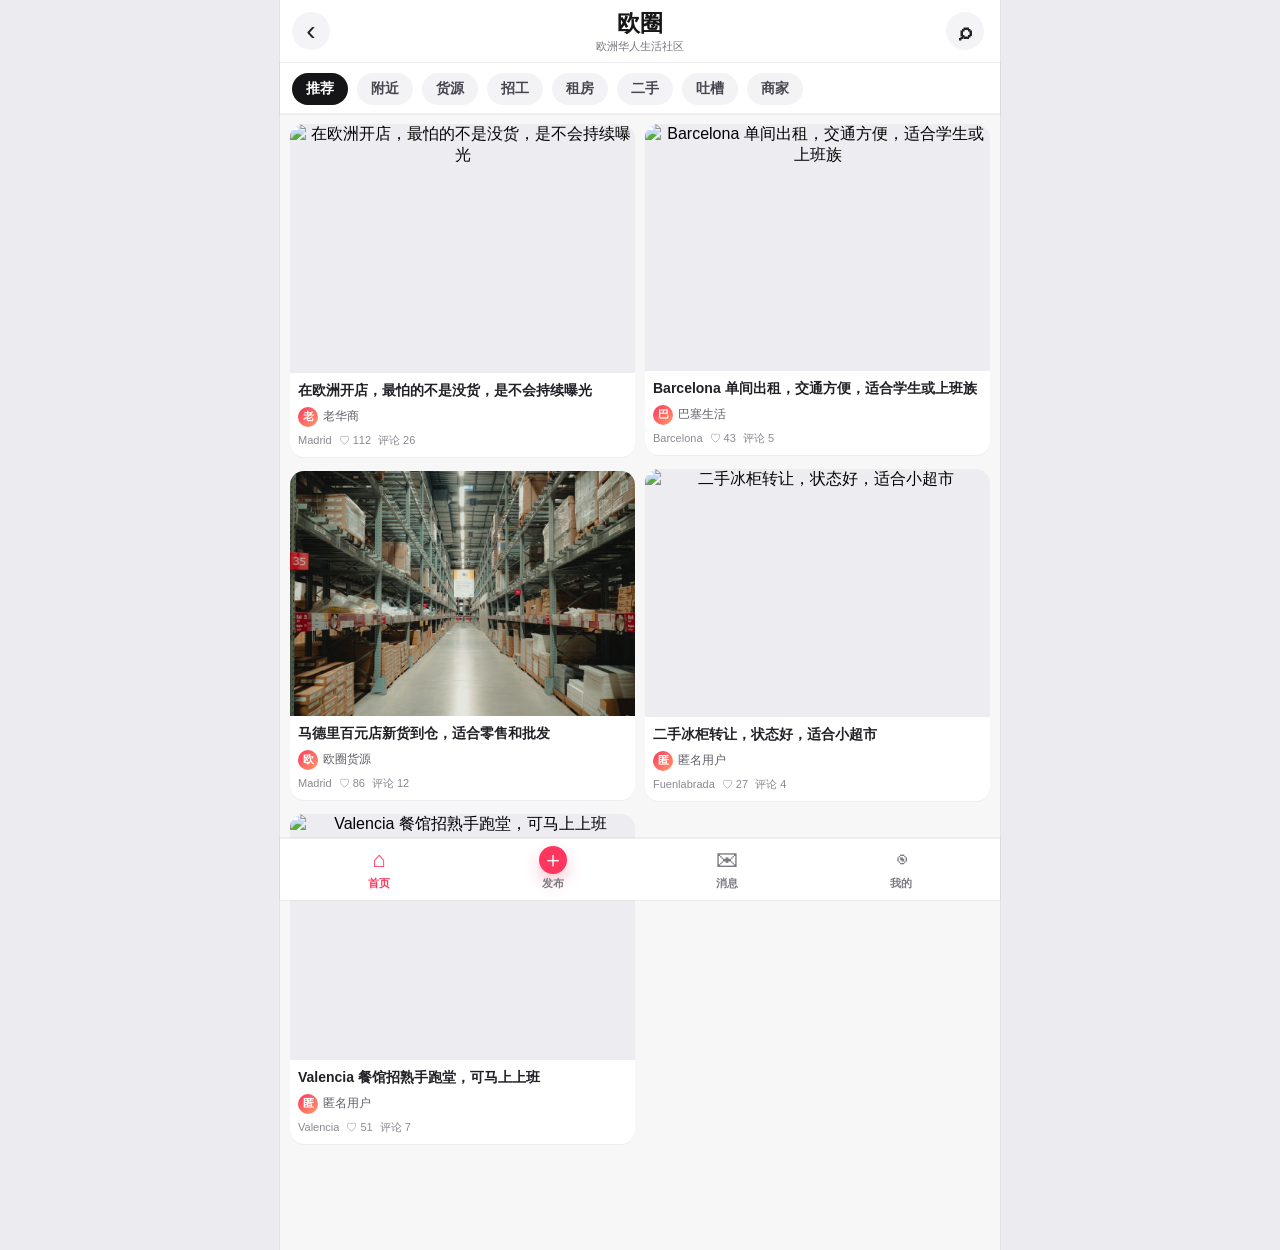
==== feed/index.html @ bdd1ce77 "Add real supply covers to Ouquan feed" ====
<!DOCTYPE html>
<html lang="zh-CN">
<head>
<meta charset="UTF-8">
<meta name="viewport" content="width=device-width, initial-scale=1.0, viewport-fit=cover">
<title>欧圈 - 欧洲华人社区信息流</title>
<meta name="description" content="欧圈，面向欧洲华人的移动端生活信息流。发布货源、招工、租房、二手、吐槽和商家动态。">
<meta name="theme-color" content="#ffffff">
<link rel="manifest" href="/manifest.webmanifest">
<link rel="icon" href="/assets/icons/icon-192.png?v=20260521" sizes="192x192">
<link rel="stylesheet" href="/feed/feed.css?v=20260606-supply">
</head>
<body>
<div class="app-shell">
  <header class="oq-header">
    <a class="oq-back" href="/" aria-label="返回首页">‹</a>
    <div class="oq-brand">
      <strong>欧圈</strong>
      <span>欧洲华人生活社区</span>
    </div>
    <button class="oq-search" type="button" id="searchToggle" aria-label="搜索">⌕</button>
  </header>

  <div class="oq-search-bar" id="searchBar" hidden>
    <input id="feedSearchInput" type="search" placeholder="搜索标题、城市、分类、WhatsApp">
  </div>

  <nav class="channel-tabs" id="channelTabs" aria-label="频道">
    <button class="active" type="button" data-channel="推荐">推荐</button>
    <button type="button" data-channel="附近">附近</button>
    <button type="button" data-channel="货源">货源</button>
    <button type="button" data-channel="招工">招工</button>
    <button type="button" data-channel="租房">租房</button>
    <button type="button" data-channel="二手">二手</button>
    <button type="button" data-channel="吐槽">吐槽</button>
    <button type="button" data-channel="商家">商家</button>
  </nav>

  <main class="feed-main" id="homeView">
    <section class="masonry-grid" id="feedGrid" aria-live="polite"></section>
  </main>
</div>

<nav class="bottom-nav" aria-label="底部导航">
  <button class="active" type="button" data-nav="home"><span>⌂</span><b>首页</b></button>
  <button type="button" data-nav="publish"><span>＋</span><b>发布</b></button>
  <button type="button" data-nav="messages"><span>✉</span><b>消息</b></button>
  <button type="button" data-nav="me"><span>◉</span><b>我的</b></button>
</nav>

<section class="detail-view" id="detailView" aria-hidden="true">
  <div class="detail-panel">
    <div class="detail-top">
      <button type="button" id="detailClose" aria-label="返回">‹</button>
      <strong>欧圈详情</strong>
      <button type="button" id="detailShareTop" aria-label="分享">↗</button>
    </div>
    <div class="detail-media" id="detailMedia"></div>
    <article class="detail-content">
      <div class="detail-author-row">
        <div class="avatar" id="detailAvatar">欧</div>
        <div>
          <strong id="detailAuthor">匿名用户</strong>
          <span id="detailMeta">西班牙</span>
        </div>
        <button class="follow-btn" type="button" id="detailFollow">关注</button>
      </div>
      <h1 id="detailTitle"></h1>
      <p id="detailText"></p>
      <div class="detail-tags" id="detailTags"></div>
      <div class="detail-actions">
        <button type="button" id="detailLike">♡ <span>0</span></button>
        <button type="button" id="detailSave">☆ <span>收藏</span></button>
        <button type="button" id="detailComment">评论</button>
        <button type="button" id="detailShare">分享</button>
      </div>
      <a class="detail-whatsapp" id="detailWhatsapp" href="#" target="_blank" rel="noopener">WhatsApp 联系</a>
      <section class="comment-box">
        <h2>评论</h2>
        <div class="comments-list" id="detailComments"></div>
        <div class="comment-input-row">
          <input id="commentInput" type="text" placeholder="说点什么，帮助更多华人了解情况">
          <button id="sendComment" type="button">发送</button>
        </div>
      </section>
    </article>
  </div>
</section>

<section class="compose-sheet" id="composeSheet" aria-hidden="true">
  <div class="sheet-panel">
    <div class="sheet-head">
      <button type="button" id="composeClose" aria-label="关闭">取消</button>
      <strong>发布到欧圈</strong>
      <button type="submit" form="feedPostForm" id="feedSubmitBtn">发布</button>
    </div>
    <div class="draft-notice" id="feedDraftNotice" hidden>
      <div>
        <b>有未发布草稿</b>
        <span id="feedDraftTime">稍后可继续编辑</span>
      </div>
      <button type="button" id="restoreDraftBtn">恢复</button>
      <button type="button" id="deleteDraftBtn">删除</button>
    </div>
    <form id="feedPostForm" class="compose-form">
      <label class="upload-box">
        <input id="feedMediaInput" type="file" accept="image/jpeg,image/png,image/webp,image/gif,video/mp4,video/webm,video/quicktime" multiple>
        <span>＋</span>
        <b>上传图片/视频</b>
        <small>图片最多9张，视频最多1个且30秒内</small>
      </label>
      <div class="quick-media-actions">
        <label class="quick-media-button camera">
          <input id="feedCameraInput" type="file" accept="image/*" capture="environment" data-append-images="true">
          <span>📷</span>
          拍照上传
        </label>
        <label class="quick-media-button" for="feedMediaInput">
          <span>🖼</span>
          从相册选择
        </label>
      </div>
      <div class="media-preview" id="mediaPreview"></div>

      <label>
        标题
        <input id="feedTitle" type="text" maxlength="60" placeholder="写一个吸引人的标题">
      </label>
      <label>
        正文
        <textarea id="feedDescription" rows="6" maxlength="900" placeholder="分享货源、招工、租房、二手、吐槽或商家动态..."></textarea>
      </label>
      <div class="form-grid">
        <label>
          分类
          <select id="feedCategory">
            <option>货源</option>
            <option>招工</option>
            <option>租房</option>
            <option>二手</option>
            <option>吐槽</option>
            <option>商家</option>
            <option>生活</option>
          </select>
        </label>
        <label>
          城市
          <select id="feedCity">
            <option>Madrid</option>
            <option>Barcelona</option>
            <option>Valencia</option>
            <option>Alicante</option>
            <option>Sevilla</option>
            <option>Zaragoza</option>
            <option>Malaga</option>
            <option>Bilbao</option>
            <option>Badalona</option>
            <option>Fuenlabrada</option>
            <option>其他</option>
          </select>
        </label>
      </div>
      <label>
        WhatsApp / 电话
        <input id="feedWhatsapp" type="tel" placeholder="+34 6XX XXX XXX">
      </label>
      <label>
        标签
        <input id="feedTags" type="text" placeholder="#马德里 #百元店 #急招">
      </label>
      <label class="check-row">
        <input id="feedAnonymous" type="checkbox">
        <span>匿名发布，前台显示“匿名用户”</span>
      </label>
      <div class="draft-actions">
        <button type="button" id="saveDraftBtn">保存草稿</button>
        <small>稍后打开发布页可继续编辑。图片/视频需要重新选择。</small>
      </div>
      <p class="publish-note">请勿发布违法、诈骗、仇恨、人身攻击、假货侵权等内容。违规内容会被删除。</p>
    </form>
  </div>
</section>

<section class="simple-sheet" id="messageSheet" aria-hidden="true">
  <div class="sheet-panel compact">
    <div class="sheet-head">
      <button type="button" data-close-simple="messageSheet">关闭</button>
      <strong>消息</strong>
      <span></span>
    </div>
    <div class="empty-card">
      <h2>暂无新消息</h2>
      <p>以后点赞、评论、关注和客服通知会出现在这里。</p>
    </div>
  </div>
</section>

<section class="simple-sheet" id="meSheet" aria-hidden="true">
  <div class="sheet-panel compact">
    <div class="sheet-head">
      <button type="button" data-close-simple="meSheet">关闭</button>
      <strong>我的</strong>
      <span></span>
    </div>
    <div class="profile-card">
      <div class="avatar big">欧</div>
      <h2 id="meName">欧圈用户</h2>
      <p id="meHint">登录主站账号后，可以同步发布、评论和互动记录。</p>
      <div class="auth-card" id="feedAuthCard">
        <div class="auth-tabs">
          <button type="button" class="active" data-auth-mode="login">登录</button>
          <button type="button" data-auth-mode="register">注册</button>
        </div>
        <div class="auth-pane active" id="feedLoginPane">
          <label>
            手机号
            <input id="feedLoginPhone" type="tel" placeholder="+34 6XX XXX XXX" autocomplete="username">
          </label>
          <label>
            4位密码
            <input id="feedLoginPassword" type="password" inputmode="numeric" maxlength="4" placeholder="请输入4位数字密码" autocomplete="current-password">
          </label>
          <button type="button" id="feedLoginBtn">登录欧圈</button>
          <small>使用西班牙生活通同一个账号。</small>
        </div>
        <div class="auth-pane" id="feedRegisterPane">
          <label>
            昵称
            <input id="feedRegNickname" type="text" maxlength="20" placeholder="如：阿华 / 小李">
          </label>
          <label>
            手机号
            <input id="feedRegPhone" type="tel" placeholder="+34 6XX XXX XXX" autocomplete="username">
          </label>
          <label>
            城市
            <select id="feedRegCity">
              <option>Madrid</option>
              <option>Barcelona</option>
              <option>Valencia</option>
              <option>Alicante</option>
              <option>Sevilla</option>
              <option>Zaragoza</option>
              <option>Malaga</option>
              <option>Bilbao</option>
              <option>Badalona</option>
              <option>Fuenlabrada</option>
              <option>其他</option>
            </select>
          </label>
          <div class="auth-grid">
            <label>
              4位密码
              <input id="feedRegPassword" type="password" inputmode="numeric" maxlength="4" placeholder="4位数字" autocomplete="new-password">
            </label>
            <label>
              确认密码
              <input id="feedRegPasswordConfirm" type="password" inputmode="numeric" maxlength="4" placeholder="再次输入" autocomplete="new-password">
            </label>
          </div>
          <button type="button" id="feedRegisterBtn">注册并登录</button>
          <small>无需邮箱认证，手机号必填。</small>
        </div>
      </div>
      <div class="account-card" id="feedAccountCard" hidden>
        <div><span>账号</span><strong id="feedAccountPhone">手机号账号</strong></div>
        <div><span>城市</span><strong id="feedAccountCity">西班牙</strong></div>
        <button type="button" id="feedLogoutBtn">退出登录</button>
      </div>
      <div class="profile-links">
        <a href="/download.html" class="app-download-link">
          <span class="app-download-icon">APP</span>
          <span>
            <b>下载APP</b>
            <small>安装西班牙生活通到安卓手机</small>
          </span>
        </a>
        <a href="/" class="home-link">返回西班牙生活通首页</a>
      </div>
    </div>
  </div>
</section>

<div class="toast" id="feedToast"></div>

<template id="feedCardTemplate">
  <article class="feed-card">
    <button class="card-media" type="button"></button>
    <div class="card-copy">
      <h2></h2>
      <div class="card-user">
        <span class="avatar mini">欧</span>
        <span class="author">匿名用户</span>
      </div>
      <div class="card-stats">
        <span class="city"></span>
        <span class="like-count">♡ 0</span>
        <span class="comment-count">评论 0</span>
      </div>
    </div>
  </article>
</template>

<script src="https://cdn.jsdelivr.net/npm/@supabase/supabase-js@2"></script>
<script src="/feed/feed.js?v=20260606-supply"></script>
</body>
</html>
---- feed/feed.css ----
:root {
  --bg: #f7f7f8;
  --card: #ffffff;
  --ink: #171717;
  --muted: #77757f;
  --line: #ececf0;
  --red: #ff365d;
  --red-dark: #d91f48;
  --green: #16b56f;
  --shadow: 0 10px 30px rgba(18, 18, 24, 0.08);
}

* { box-sizing: border-box; }

html {
  -webkit-text-size-adjust: 100%;
  text-size-adjust: 100%;
}

body {
  margin: 0;
  background: var(--bg);
  color: var(--ink);
  font-family: -apple-system, BlinkMacSystemFont, "PingFang SC", "Noto Sans SC", "Microsoft YaHei", sans-serif;
}

button,
input,
select,
textarea {
  font: inherit;
}

button {
  -webkit-tap-highlight-color: transparent;
}

a {
  color: inherit;
  text-decoration: none;
}

.app-shell {
  max-width: 720px;
  min-height: 100svh;
  margin: 0 auto;
  background: var(--bg);
}

.oq-header {
  position: sticky;
  top: 0;
  z-index: 20;
  display: grid;
  grid-template-columns: 42px minmax(0, 1fr) 42px;
  align-items: center;
  gap: 8px;
  padding: calc(8px + env(safe-area-inset-top)) 12px 8px;
  border-bottom: 1px solid rgba(236, 236, 240, 0.86);
  background: rgba(255, 255, 255, 0.94);
  backdrop-filter: blur(16px);
}

.oq-back,
.oq-search {
  display: grid;
  width: 38px;
  height: 38px;
  place-items: center;
  border: 0;
  border-radius: 50%;
  background: #f4f4f6;
  color: #222;
  cursor: pointer;
  font-size: 28px;
  line-height: 1;
}

.oq-search {
  font-size: 24px;
  font-weight: 900;
}

.oq-brand {
  display: grid;
  justify-items: center;
  min-width: 0;
}

.oq-brand strong {
  font-size: 23px;
  font-weight: 950;
  letter-spacing: 0;
}

.oq-brand span {
  overflow: hidden;
  max-width: 100%;
  color: var(--muted);
  font-size: 11px;
  text-overflow: ellipsis;
  white-space: nowrap;
}

.oq-search-bar {
  position: sticky;
  top: calc(55px + env(safe-area-inset-top));
  z-index: 19;
  max-width: 720px;
  margin: 0 auto;
  padding: 9px 12px;
  background: rgba(255, 255, 255, 0.96);
  border-bottom: 1px solid var(--line);
}

.oq-search-bar input {
  width: 100%;
  border: 1px solid var(--line);
  border-radius: 999px;
  outline: 0;
  padding: 10px 14px;
  background: #f5f5f7;
  font-size: 14px;
}

.channel-tabs {
  position: sticky;
  top: calc(55px + env(safe-area-inset-top));
  z-index: 18;
  display: flex;
  gap: 9px;
  overflow-x: auto;
  max-width: 720px;
  margin: 0 auto;
  padding: 10px 12px 8px;
  background: rgba(255, 255, 255, 0.96);
  border-bottom: 1px solid rgba(236, 236, 240, 0.74);
  scrollbar-width: none;
}

.oq-search-bar:not([hidden]) + .channel-tabs {
  top: calc(107px + env(safe-area-inset-top));
}

.channel-tabs::-webkit-scrollbar { display: none; }

.channel-tabs button {
  flex: 0 0 auto;
  min-height: 32px;
  border: 0;
  border-radius: 999px;
  padding: 0 14px;
  background: #f3f3f5;
  color: #47454f;
  cursor: pointer;
  font-size: 14px;
  font-weight: 800;
}

.channel-tabs button.active {
  background: #151517;
  color: white;
}

.feed-main {
  padding: 10px 10px calc(92px + env(safe-area-inset-bottom));
}

.masonry-grid {
  column-count: 2;
  column-gap: 10px;
}

.feed-card {
  display: inline-block;
  width: 100%;
  margin: 0 0 10px;
  overflow: hidden;
  border-radius: 14px;
  background: var(--card);
  box-shadow: 0 1px 0 rgba(18, 18, 24, 0.04);
  break-inside: avoid;
}

.card-media {
  position: relative;
  display: block;
  width: 100%;
  min-height: 150px;
  border: 0;
  padding: 0;
  background: #ededf1;
  cursor: pointer;
  overflow: hidden;
}

.card-media img,
.card-media video {
  display: block;
  width: 100%;
  height: auto;
  min-height: 150px;
  max-height: 320px;
  object-fit: cover;
}

.default-feed-cover {
  object-position: center;
}

.card-media video {
  aspect-ratio: 4 / 5;
}

.media-badge {
  position: absolute;
  top: 8px;
  right: 8px;
  border-radius: 999px;
  padding: 4px 7px;
  background: rgba(0, 0, 0, 0.54);
  color: white;
  font-size: 11px;
  font-weight: 900;
}

.placeholder-cover {
  display: grid;
  min-height: 170px;
  place-items: center;
  padding: 16px;
  background: linear-gradient(135deg, #fff, #ffe9ef);
  color: var(--red-dark);
  font-size: 18px;
  font-weight: 900;
  text-align: center;
}

.card-copy {
  padding: 8px 8px 9px;
}

.card-copy h2 {
  display: -webkit-box;
  margin: 0 0 7px;
  overflow: hidden;
  color: #202026;
  font-size: 14px;
  font-weight: 850;
  line-height: 1.35;
  -webkit-line-clamp: 2;
  -webkit-box-orient: vertical;
}

.card-user {
  display: flex;
  align-items: center;
  gap: 5px;
  min-width: 0;
  margin-bottom: 6px;
  color: #60606a;
  font-size: 12px;
}

.author {
  overflow: hidden;
  min-width: 0;
  text-overflow: ellipsis;
  white-space: nowrap;
}

.avatar {
  display: inline-grid;
  width: 34px;
  height: 34px;
  flex: 0 0 auto;
  place-items: center;
  border-radius: 50%;
  background: linear-gradient(135deg, #ff365d, #ff9b6a);
  color: white;
  font-weight: 950;
}

.avatar.mini {
  width: 20px;
  height: 20px;
  font-size: 11px;
}

.avatar.big {
  width: 64px;
  height: 64px;
  margin: 0 auto 10px;
  font-size: 28px;
}

.card-stats {
  display: flex;
  align-items: center;
  gap: 7px;
  overflow: hidden;
  color: #8a8992;
  font-size: 11px;
  white-space: nowrap;
}

.card-stats .city {
  overflow: hidden;
  min-width: 0;
  max-width: 48%;
  text-overflow: ellipsis;
}

.bottom-nav {
  position: fixed;
  right: 0;
  bottom: 0;
  left: 0;
  z-index: 35;
  display: grid;
  grid-template-columns: repeat(4, 1fr);
  max-width: 720px;
  margin: 0 auto;
  padding: 6px 12px calc(8px + env(safe-area-inset-bottom));
  border-top: 1px solid rgba(236, 236, 240, 0.86);
  background: rgba(255, 255, 255, 0.96);
  backdrop-filter: blur(18px);
}

.bottom-nav button {
  display: grid;
  justify-items: center;
  gap: 2px;
  border: 0;
  background: transparent;
  color: #7c7b84;
  cursor: pointer;
  font-size: 11px;
}

.bottom-nav span {
  display: grid;
  width: 28px;
  height: 28px;
  place-items: center;
  border-radius: 50%;
  font-size: 22px;
  line-height: 1;
}

.bottom-nav b {
  font-size: 11px;
  font-weight: 800;
}

.bottom-nav button.active {
  color: var(--red);
}

.bottom-nav [data-nav="publish"] span {
  background: var(--red);
  color: white;
  box-shadow: 0 8px 16px rgba(255, 54, 93, 0.28);
}

.detail-view,
.compose-sheet,
.simple-sheet {
  position: fixed;
  inset: 0;
  z-index: 50;
  display: none;
  background: var(--bg);
}

.detail-view.open,
.compose-sheet.open,
.simple-sheet.open {
  display: block;
}

.detail-panel,
.sheet-panel {
  width: min(720px, 100%);
  height: 100%;
  margin: 0 auto;
  overflow-y: auto;
  background: white;
  -webkit-overflow-scrolling: touch;
}

.detail-top,
.sheet-head {
  position: sticky;
  top: 0;
  z-index: 2;
  display: grid;
  grid-template-columns: 72px minmax(0, 1fr) 72px;
  align-items: center;
  gap: 8px;
  padding: calc(8px + env(safe-area-inset-top)) 12px 8px;
  border-bottom: 1px solid var(--line);
  background: rgba(255, 255, 255, 0.96);
  backdrop-filter: blur(16px);
}

.detail-top strong,
.sheet-head strong {
  justify-self: center;
  font-size: 16px;
}

.detail-top button,
.sheet-head button {
  min-height: 36px;
  border: 0;
  border-radius: 999px;
  background: #f4f4f6;
  color: #222;
  cursor: pointer;
  font-weight: 850;
}

.detail-top button:first-child {
  width: 38px;
  font-size: 30px;
}

#feedSubmitBtn {
  background: var(--red);
  color: white;
}

.draft-notice {
  display: grid;
  grid-template-columns: minmax(0, 1fr) auto auto;
  align-items: center;
  gap: 8px;
  margin: 10px 12px 0;
  border: 1px solid #ffe0a7;
  border-radius: 12px;
  padding: 10px;
  background: #fff8e9;
  color: #6d4500;
}

.draft-notice[hidden] {
  display: none;
}

.draft-notice b,
.draft-notice span {
  display: block;
}

.draft-notice b {
  font-size: 13px;
}

.draft-notice span {
  margin-top: 2px;
  color: #9a6a12;
  font-size: 11px;
}

.draft-notice button,
.draft-actions button {
  min-height: 34px;
  border: 0;
  border-radius: 999px;
  padding: 0 12px;
  cursor: pointer;
  font-weight: 850;
}

#restoreDraftBtn {
  background: var(--red);
  color: white;
}

#deleteDraftBtn {
  background: #f0e5d2;
  color: #6d4500;
}

.draft-actions {
  display: grid;
  grid-template-columns: auto minmax(0, 1fr);
  align-items: center;
  gap: 10px;
  border-radius: 12px;
  padding: 10px;
  background: #f7f7f9;
}

.draft-actions button {
  background: #222226;
  color: white;
}

.draft-actions small {
  color: var(--muted);
  font-size: 11px;
  line-height: 1.35;
}

.detail-media {
  background: #08080a;
}

.detail-media img,
.detail-media video {
  display: block;
  width: 100%;
  max-height: 70svh;
  object-fit: contain;
  background: #08080a;
}

.detail-media .default-feed-cover {
  max-height: 68svh;
  object-fit: cover;
}

.detail-media.multi {
  display: flex;
  overflow-x: auto;
  scroll-snap-type: x mandatory;
  scrollbar-width: none;
}

.detail-media.multi::-webkit-scrollbar { display: none; }

.detail-media.multi > * {
  flex: 0 0 100%;
  scroll-snap-align: start;
}

.detail-content {
  padding: 14px 14px calc(28px + env(safe-area-inset-bottom));
}

.detail-author-row {
  display: grid;
  grid-template-columns: auto minmax(0, 1fr) auto;
  align-items: center;
  gap: 10px;
  margin-bottom: 14px;
}

.detail-author-row strong,
.detail-author-row span {
  display: block;
}

.detail-author-row span {
  color: var(--muted);
  font-size: 12px;
}

.follow-btn {
  min-height: 34px;
  border: 0;
  border-radius: 999px;
  padding: 0 14px;
  background: #171717;
  color: white;
  cursor: pointer;
  font-size: 13px;
  font-weight: 850;
}

.follow-btn.following {
  background: #f1f1f4;
  color: #55545c;
}

.detail-content h1 {
  margin: 0 0 10px;
  font-size: 20px;
  line-height: 1.35;
}

.detail-content p {
  margin: 0 0 12px;
  color: #34333a;
  font-size: 15px;
  line-height: 1.75;
  white-space: pre-wrap;
}

.detail-tags {
  display: flex;
  flex-wrap: wrap;
  gap: 7px;
  margin-bottom: 14px;
}

.detail-tags span {
  border-radius: 999px;
  padding: 5px 9px;
  background: #f4f4f6;
  color: #66646d;
  font-size: 12px;
  font-weight: 800;
}

.detail-actions {
  display: grid;
  grid-template-columns: repeat(4, 1fr);
  gap: 8px;
  margin-bottom: 12px;
}

.detail-actions button,
.detail-whatsapp,
.comment-input-row button {
  min-height: 42px;
  border: 0;
  border-radius: 12px;
  background: #f4f4f6;
  color: #2b2a31;
  cursor: pointer;
  font-size: 13px;
  font-weight: 900;
  text-align: center;
}

.detail-actions button.active {
  background: #fff0f4;
  color: var(--red);
}

.detail-whatsapp {
  display: grid;
  place-items: center;
  margin-bottom: 18px;
  background: var(--green);
  color: white;
}

.comment-box {
  border-top: 8px solid #f6f6f8;
  margin: 0 -14px;
  padding: 14px;
}

.comment-box h2 {
  margin: 0 0 12px;
  font-size: 16px;
}

.comments-list {
  display: grid;
  gap: 10px;
  margin-bottom: 12px;
}

.comment-item {
  border-radius: 12px;
  padding: 10px 11px;
  background: #f8f8fa;
}

.comment-item strong {
  display: block;
  margin-bottom: 4px;
  font-size: 13px;
}

.comment-item p {
  margin: 0;
  font-size: 13px;
  line-height: 1.55;
}

.comment-item span {
  display: block;
  margin-top: 4px;
  color: var(--muted);
  font-size: 11px;
}

.comment-input-row {
  display: grid;
  grid-template-columns: minmax(0, 1fr) 70px;
  gap: 8px;
}

.comment-input-row input {
  min-height: 42px;
  border: 1px solid var(--line);
  border-radius: 12px;
  outline: 0;
  padding: 0 12px;
  background: white;
}

.comment-input-row button {
  background: var(--red);
  color: white;
}

.sheet-panel {
  background: var(--bg);
}

.sheet-panel.compact {
  background: white;
}

.compose-form {
  display: grid;
  gap: 14px;
  padding: 14px 14px calc(28px + env(safe-area-inset-bottom));
}

.compose-form label {
  display: grid;
  gap: 7px;
  color: #33323a;
  font-size: 13px;
  font-weight: 850;
}

.compose-form input,
.compose-form select,
.compose-form textarea {
  width: 100%;
  border: 1px solid var(--line);
  border-radius: 13px;
  outline: 0;
  padding: 12px 13px;
  background: white;
  color: #202026;
  font-size: 15px;
}

.compose-form textarea {
  resize: vertical;
}

.upload-box {
  min-height: 150px;
  place-items: center;
  border: 1.5px dashed #d6d6dc;
  border-radius: 18px;
  background: white;
  color: #55545c;
  text-align: center;
}

.upload-box input {
  display: none;
}

.upload-box span {
  width: 42px;
  height: 42px;
  border-radius: 50%;
  background: #f4f4f6;
  color: var(--red);
  font-size: 30px;
  line-height: 40px;
}

.upload-box small {
  color: var(--muted);
  font-size: 12px;
  font-weight: 500;
}

.quick-media-actions {
  display: grid;
  grid-template-columns: 1fr 1fr;
  gap: 10px;
}

.quick-media-button {
  display: flex;
  min-width: 0;
  min-height: 44px;
  align-items: center;
  justify-content: center;
  gap: 7px;
  border: 1px solid var(--line);
  border-radius: 13px;
  background: white;
  color: #33323a;
  font-size: 14px;
  font-weight: 900;
  cursor: pointer;
}

.quick-media-button.camera {
  border-color: rgba(255, 54, 93, 0.26);
  background: #fff0f4;
  color: var(--red);
}

.quick-media-button input {
  display: none;
}

.quick-media-button span {
  font-size: 18px;
  line-height: 1;
}

.media-preview {
  display: grid;
  grid-template-columns: repeat(3, 1fr);
  gap: 8px;
}

.media-preview img,
.media-preview video {
  width: 100%;
  aspect-ratio: 1;
  border-radius: 12px;
  object-fit: cover;
  background: #eee;
}

.form-grid {
  display: grid;
  grid-template-columns: 1fr 1fr;
  gap: 10px;
}

.check-row {
  display: flex !important;
  grid-template-columns: auto minmax(0, 1fr);
  align-items: center;
  gap: 8px;
  border-radius: 13px;
  padding: 11px 12px;
  background: white;
}

.check-row input {
  width: 18px;
  height: 18px;
}

.publish-note {
  margin: -2px 0 0;
  color: var(--muted);
  font-size: 12px;
  line-height: 1.6;
}

.empty-state,
.empty-card,
.profile-card {
  display: grid;
  place-items: center;
  min-height: 220px;
  border-radius: 18px;
  padding: 24px;
  background: white;
  color: var(--muted);
  text-align: center;
}

.empty-card,
.profile-card {
  margin: 14px;
}

.empty-card h2,
.profile-card h2 {
  margin: 0 0 8px;
  color: var(--ink);
  font-size: 20px;
}

.empty-card p,
.profile-card p {
  margin: 0;
  line-height: 1.65;
}

.auth-card,
.account-card {
  width: 100%;
  margin-top: 14px;
  border: 1px solid var(--line);
  border-radius: 16px;
  padding: 12px;
  background: white;
  text-align: left;
}

.auth-card[hidden],
.account-card[hidden] {
  display: none;
}

.auth-tabs {
  display: grid;
  grid-template-columns: 1fr 1fr;
  gap: 6px;
  margin-bottom: 12px;
  border-radius: 999px;
  padding: 4px;
  background: #f4f4f6;
}

.auth-tabs button {
  min-height: 34px;
  border: 0;
  border-radius: 999px;
  background: transparent;
  color: #4b4952;
  font-weight: 900;
  cursor: pointer;
}

.auth-tabs button.active {
  background: var(--red);
  color: white;
  box-shadow: 0 5px 12px rgba(255, 54, 93, 0.18);
}

.auth-pane {
  display: none;
  gap: 10px;
}

.auth-pane.active {
  display: grid;
}

.auth-pane label {
  display: grid;
  gap: 6px;
  color: #33323a;
  font-size: 12px;
  font-weight: 850;
}

.auth-pane input,
.auth-pane select {
  width: 100%;
  min-width: 0;
  border: 1px solid var(--line);
  border-radius: 12px;
  outline: 0;
  padding: 11px 12px;
  background: white;
  color: #202026;
  font-size: 14px;
}

.auth-pane > button,
.account-card button {
  min-height: 40px;
  border: 0;
  border-radius: 12px;
  background: var(--red);
  color: white;
  font-weight: 900;
  cursor: pointer;
}

.auth-pane > button:disabled,
.account-card button:disabled {
  opacity: 0.64;
  cursor: wait;
}

.auth-pane small {
  color: var(--muted);
  font-size: 11px;
  line-height: 1.45;
  text-align: center;
}

.auth-grid {
  display: grid;
  grid-template-columns: 1fr 1fr;
  gap: 8px;
}

.account-card {
  display: grid;
  gap: 10px;
}

.account-card div {
  display: flex;
  justify-content: space-between;
  gap: 10px;
  border-radius: 12px;
  padding: 10px 12px;
  background: #f7f7f9;
  color: #24232a;
  font-size: 13px;
}

.account-card span {
  color: var(--muted);
}

.account-card strong {
  text-align: right;
}

.profile-links {
  display: grid;
  width: 100%;
  gap: 10px;
  margin-top: 16px;
}

.app-download-link {
  display: grid;
  grid-template-columns: 52px minmax(0, 1fr);
  align-items: center;
  gap: 12px;
  width: 100%;
  border-radius: 16px;
  padding: 12px;
  background: linear-gradient(135deg, #ff365d, #ff9f2f);
  color: white;
  box-shadow: 0 10px 20px rgba(255, 54, 93, 0.2);
  text-align: left;
}

.app-download-icon {
  display: grid;
  width: 44px;
  height: 44px;
  place-items: center;
  border-radius: 13px;
  background: rgba(255, 255, 255, 0.22);
  color: white;
  font-size: 13px;
  font-weight: 950;
}

.app-download-link b,
.app-download-link small {
  display: block;
}

.app-download-link b {
  font-size: 17px;
  font-weight: 950;
}

.app-download-link small {
  margin-top: 2px;
  color: rgba(255, 255, 255, 0.88);
  font-size: 12px;
  line-height: 1.35;
}

.home-link {
  display: grid;
  min-height: 42px;
  place-items: center;
  border-radius: 999px;
  padding: 0 18px;
  background: #171717;
  color: white;
  font-weight: 900;
}

.toast {
  position: fixed;
  right: 18px;
  bottom: calc(86px + env(safe-area-inset-bottom));
  left: 18px;
  z-index: 80;
  max-width: 430px;
  margin: 0 auto;
  border-radius: 14px;
  padding: 12px 14px;
  background: rgba(23, 23, 23, 0.94);
  color: white;
  font-size: 14px;
  font-weight: 800;
  text-align: center;
  opacity: 0;
  pointer-events: none;
  transform: translateY(14px);
  transition: opacity 0.2s ease, transform 0.2s ease;
}

.toast.show {
  opacity: 1;
  transform: translateY(0);
}

@media (min-width: 721px) {
  body {
    background: #ececf0;
  }

  .app-shell,
  .detail-panel,
  .sheet-panel,
  .bottom-nav,
  .channel-tabs,
  .oq-search-bar {
    box-shadow: 0 0 0 1px rgba(0, 0, 0, 0.04);
  }
}

@media (max-width: 360px) {
  .feed-main {
    padding-right: 8px;
    padding-left: 8px;
  }

  .masonry-grid {
    column-gap: 8px;
  }

  .feed-card {
    margin-bottom: 8px;
    border-radius: 12px;
  }

  .card-copy h2 {
    font-size: 13px;
  }

  .form-grid,
  .detail-actions {
    grid-template-columns: 1fr;
  }
}
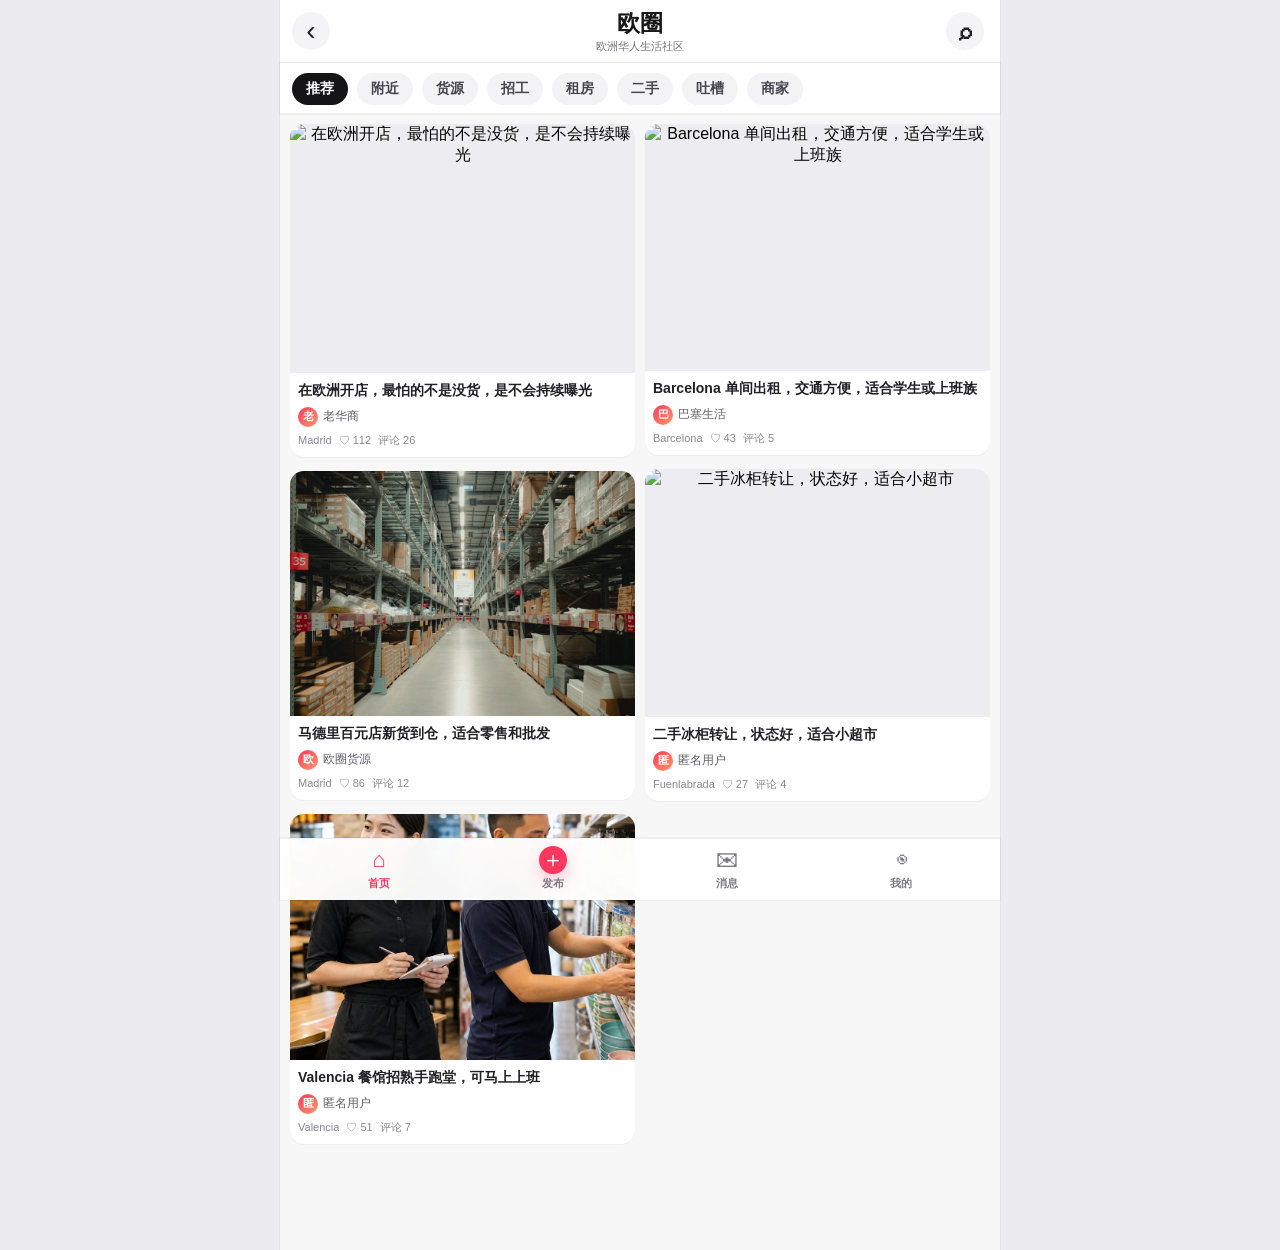
==== commit 4f5ac69b: "Assign merchant covers by industry" ====
--- a/feed/index.html
+++ b/feed/index.html
@@ -8,7 +8,7 @@
 <meta name="theme-color" content="#ffffff">
 <link rel="manifest" href="/manifest.webmanifest">
 <link rel="icon" href="/assets/icons/icon-192.png?v=20260521" sizes="192x192">
-<link rel="stylesheet" href="/feed/feed.css?v=20260606-supply">
+<link rel="stylesheet" href="/feed/feed.css?v=20260606-merchant-industry">
 </head>
 <body>
 <div class="app-shell">
@@ -302,6 +302,6 @@
 </template>
 
 <script src="https://cdn.jsdelivr.net/npm/@supabase/supabase-js@2"></script>
-<script src="/feed/feed.js?v=20260606-supply"></script>
+<script src="/feed/feed.js?v=20260606-merchant-industry"></script>
 </body>
 </html>
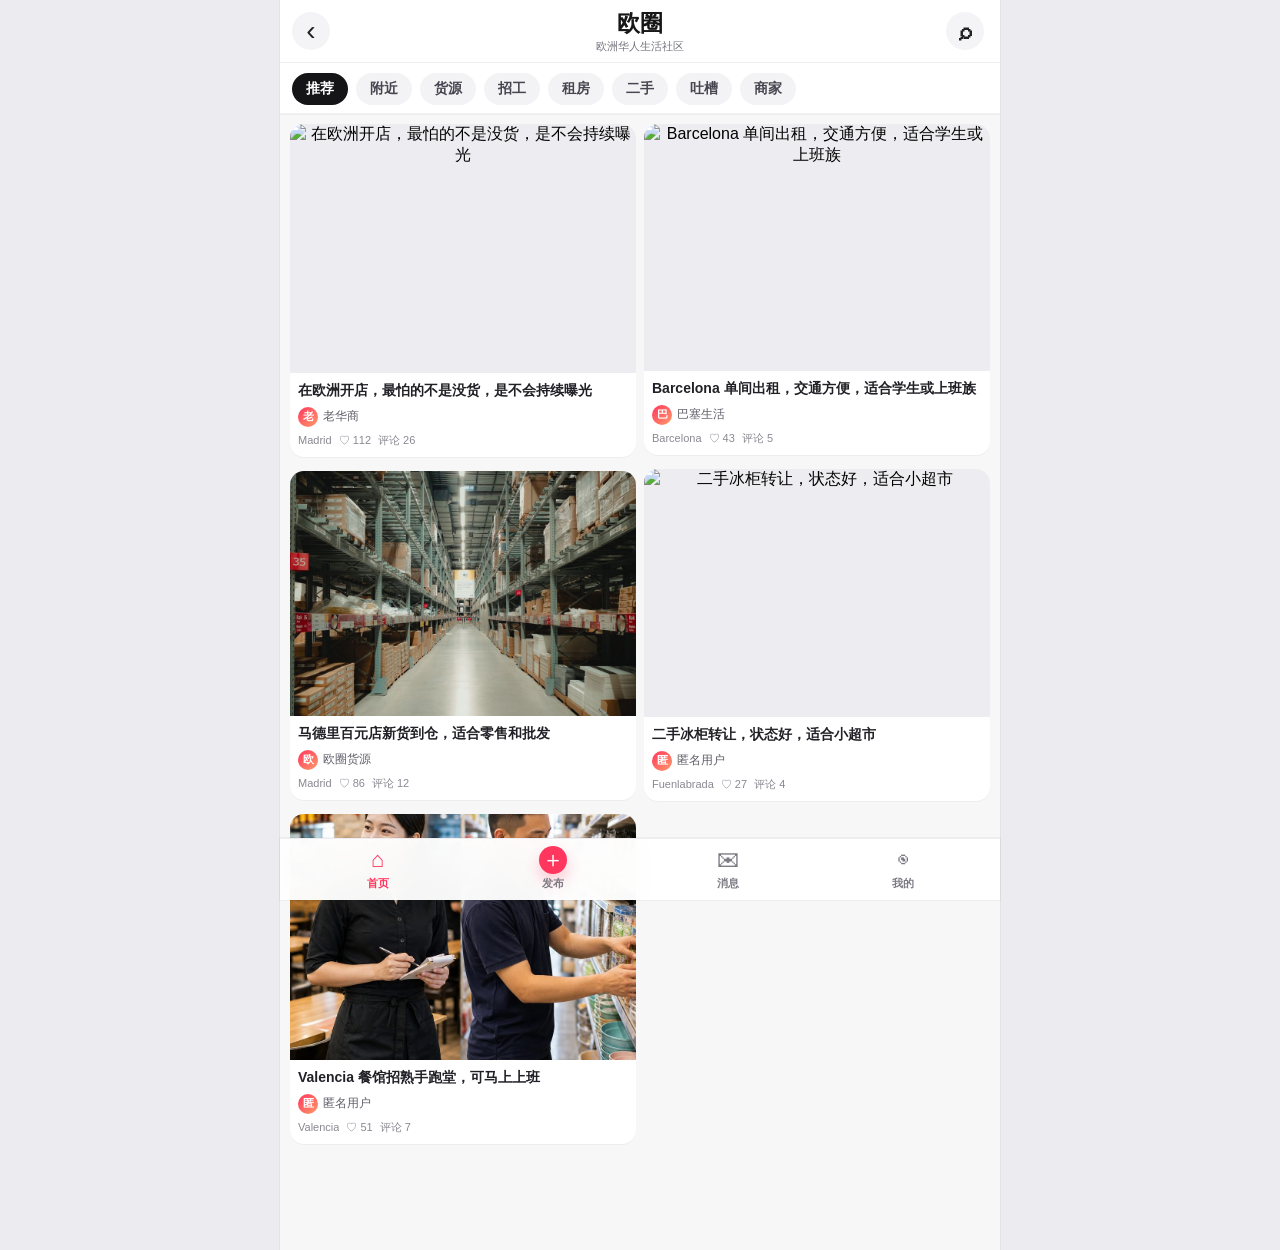
==== commit d96aaee0: "Add native Android moments sharing" ====
--- a/feed/index.html
+++ b/feed/index.html
@@ -8,7 +8,7 @@
 <meta name="theme-color" content="#ffffff">
 <link rel="manifest" href="/manifest.webmanifest">
 <link rel="icon" href="/assets/icons/icon-192.png?v=20260521" sizes="192x192">
-<link rel="stylesheet" href="/feed/feed.css?v=20260606-merchant-industry">
+<link rel="stylesheet" href="/feed/feed.css?v=20260606-platform-coins">
 </head>
 <body>
 <div class="app-shell">
@@ -267,6 +267,7 @@
         <div><span>城市</span><strong id="feedAccountCity">西班牙</strong></div>
         <button type="button" id="feedLogoutBtn">退出登录</button>
       </div>
+      <div class="coin-panel" id="feedCoinPanel" hidden></div>
       <div class="profile-links">
         <a href="/download.html" class="app-download-link">
           <span class="app-download-icon">APP</span>
@@ -302,6 +303,6 @@
 </template>
 
 <script src="https://cdn.jsdelivr.net/npm/@supabase/supabase-js@2"></script>
-<script src="/feed/feed.js?v=20260606-merchant-industry"></script>
+<script src="/feed/feed.js?v=20260607-native-moments-share"></script>
 </body>
 </html>
--- a/feed/feed.css
+++ b/feed/feed.css
@@ -19,6 +19,8 @@
 
 body {
   margin: 0;
+  max-width: 100vw;
+  overflow-x: hidden;
   background: var(--bg);
   color: var(--ink);
   font-family: -apple-system, BlinkMacSystemFont, "PingFang SC", "Noto Sans SC", "Microsoft YaHei", sans-serif;
@@ -41,9 +43,11 @@
 }
 
 .app-shell {
+  width: 100%;
   max-width: 720px;
   min-height: 100svh;
   margin: 0 auto;
+  overflow-x: hidden;
   background: var(--bg);
 }
 
@@ -128,7 +132,7 @@
   top: calc(55px + env(safe-area-inset-top));
   z-index: 18;
   display: flex;
-  gap: 9px;
+  gap: 8px;
   overflow-x: auto;
   max-width: 720px;
   margin: 0 auto;
@@ -163,17 +167,20 @@
 }
 
 .feed-main {
+  overflow-x: hidden;
   padding: 10px 10px calc(92px + env(safe-area-inset-bottom));
 }
 
 .masonry-grid {
   column-count: 2;
-  column-gap: 10px;
+  column-gap: 8px;
+  width: 100%;
 }
 
 .feed-card {
   display: inline-block;
   width: 100%;
+  max-width: 100%;
   margin: 0 0 10px;
   overflow: hidden;
   border-radius: 14px;
@@ -269,6 +276,27 @@
   white-space: nowrap;
 }
 
+.guide-chip {
+  display: inline-flex;
+  align-items: center;
+  flex: 0 0 auto;
+  border: 1px solid rgba(255, 54, 93, 0.18);
+  border-radius: 999px;
+  padding: 2px 6px;
+  background: #fff3f6;
+  color: #b20f34;
+  font-size: 10px;
+  font-weight: 900;
+  line-height: 1.2;
+  white-space: nowrap;
+}
+
+.guide-chip.high {
+  border-color: rgba(19, 148, 89, 0.22);
+  background: #ecfdf5;
+  color: #047857;
+}
+
 .avatar {
   display: inline-grid;
   width: 34px;
@@ -321,7 +349,7 @@
   grid-template-columns: repeat(4, 1fr);
   max-width: 720px;
   margin: 0 auto;
-  padding: 6px 12px calc(8px + env(safe-area-inset-bottom));
+  padding: 6px 10px calc(8px + env(safe-area-inset-bottom));
   border-top: 1px solid rgba(236, 236, 240, 0.86);
   background: rgba(255, 255, 255, 0.96);
   backdrop-filter: blur(18px);
@@ -336,6 +364,7 @@
   color: #7c7b84;
   cursor: pointer;
   font-size: 11px;
+  min-width: 0;
 }
 
 .bottom-nav span {
@@ -556,6 +585,12 @@
 .detail-author-row span {
   color: var(--muted);
   font-size: 12px;
+}
+
+.detail-author-row .guide-chip {
+  display: inline-flex;
+  width: max-content;
+  margin-top: 4px;
 }
 
 .follow-btn {
@@ -1007,6 +1042,107 @@
   text-align: right;
 }
 
+.coin-panel {
+  margin-top: 12px;
+  border: 1px solid #fde68a;
+  border-radius: 14px;
+  padding: 12px;
+  background: linear-gradient(135deg, #fffbeb, #fff);
+  box-shadow: 0 8px 18px rgba(245, 158, 11, 0.10);
+  text-align: left;
+}
+
+.coin-panel[hidden] {
+  display: none;
+}
+
+.coin-head {
+  display: flex;
+  align-items: center;
+  gap: 10px;
+  margin-bottom: 10px;
+}
+
+.coin-icon {
+  display: grid;
+  width: 42px;
+  height: 42px;
+  flex: 0 0 auto;
+  place-items: center;
+  border-radius: 14px;
+  background: linear-gradient(135deg, #f59e0b, #facc15);
+  color: white;
+  font-size: 22px;
+  font-weight: 950;
+}
+
+.coin-title {
+  color: #92400e;
+  font-size: 14px;
+  font-weight: 950;
+}
+
+.coin-title b {
+  color: #b45309;
+  font-size: 24px;
+}
+
+.coin-panel p {
+  margin: 2px 0 0;
+  color: #9a3412;
+  font-size: 12px;
+  line-height: 1.5;
+}
+
+.coin-rewards {
+  display: grid;
+  gap: 8px;
+}
+
+.coin-reward {
+  display: grid;
+  grid-template-columns: minmax(0, 1fr) auto;
+  gap: 8px;
+  align-items: center;
+  border: 1px solid #fed7aa;
+  border-radius: 11px;
+  padding: 9px;
+  background: white;
+}
+
+.coin-reward strong {
+  display: block;
+  color: #7c2d12;
+  font-size: 13px;
+  text-align: left;
+}
+
+.coin-reward small {
+  display: block;
+  margin-top: 2px;
+  color: #9a3412;
+  font-size: 11px;
+  line-height: 1.35;
+}
+
+.coin-reward button {
+  border: 0;
+  border-radius: 9px;
+  padding: 8px 9px;
+  background: linear-gradient(135deg, #ff365d, #f59e0b);
+  color: white;
+  cursor: pointer;
+  font-size: 12px;
+  font-weight: 950;
+  white-space: nowrap;
+}
+
+.coin-reward button:disabled {
+  background: #e5e7eb;
+  color: #777;
+  cursor: not-allowed;
+}
+
 .profile-links {
   display: grid;
   width: 100%;
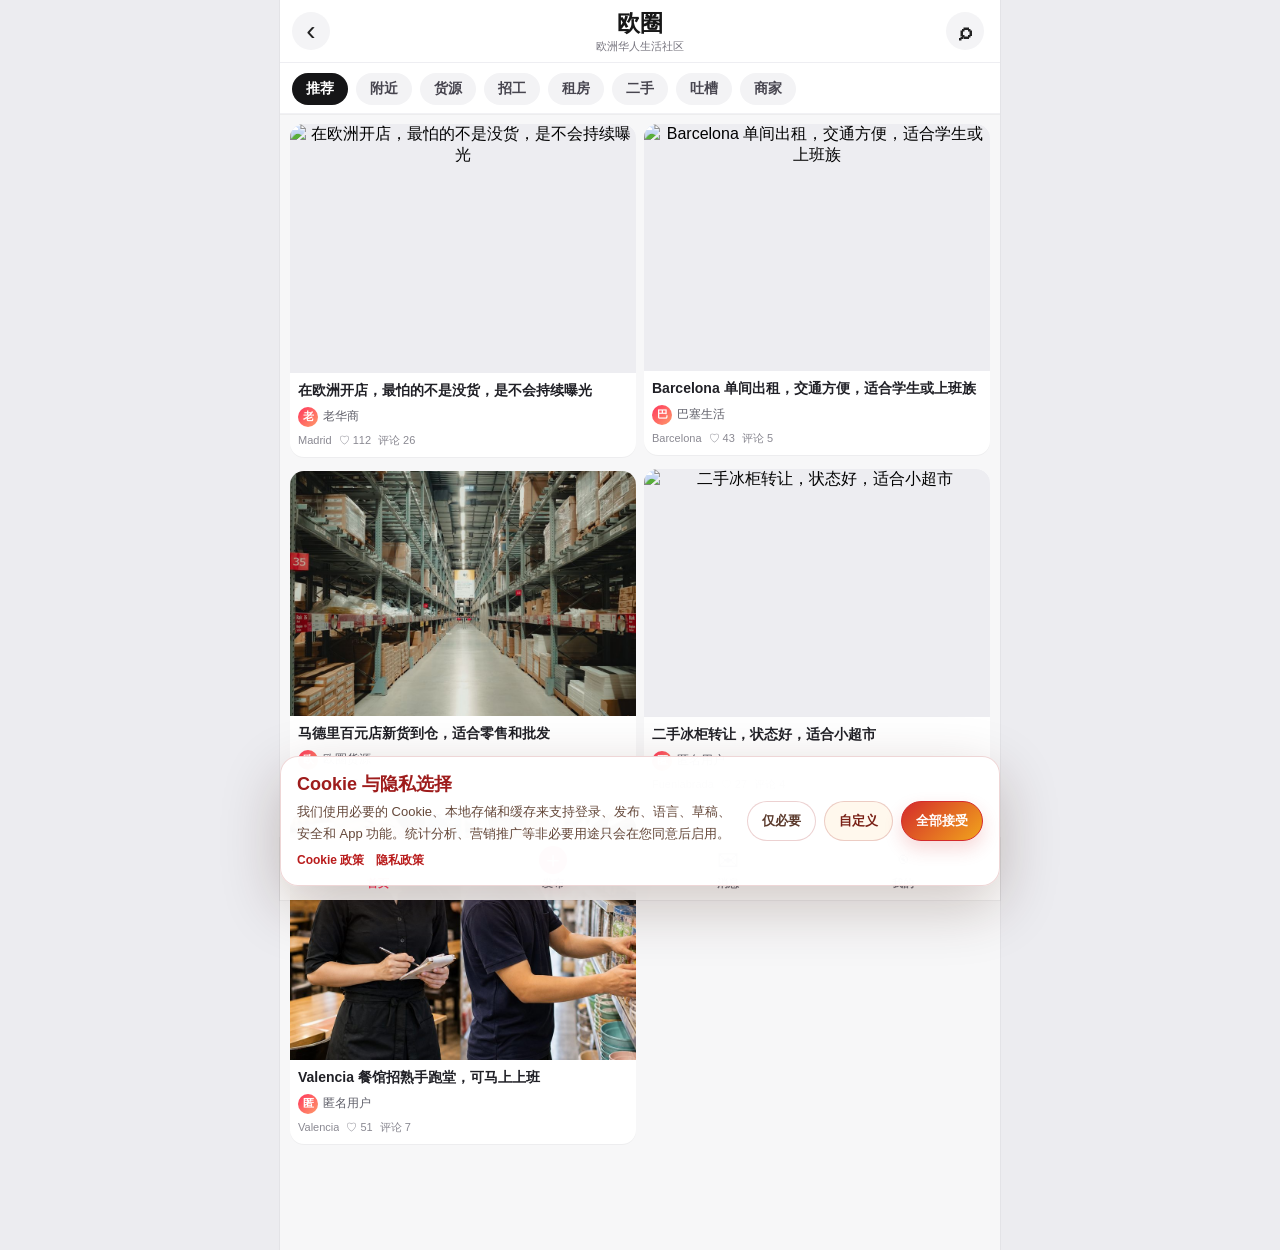
==== commit 48fae709: "Add cookie consent banner" ====
--- a/feed/index.html
+++ b/feed/index.html
@@ -8,7 +8,8 @@
 <meta name="theme-color" content="#ffffff">
 <link rel="manifest" href="/manifest.webmanifest">
 <link rel="icon" href="/assets/icons/icon-192.png?v=20260521" sizes="192x192">
-<link rel="stylesheet" href="/feed/feed.css?v=20260606-platform-coins">
+<link rel="stylesheet" href="/assets/css/cookie-consent.css?v=20260607-cookie-consent">
+<link rel="stylesheet" href="/feed/feed.css?v=20260607-photo-lightbox">
 </head>
 <body>
 <div class="app-shell">
@@ -303,6 +304,7 @@
 </template>
 
 <script src="https://cdn.jsdelivr.net/npm/@supabase/supabase-js@2"></script>
-<script src="/feed/feed.js?v=20260607-native-moments-share"></script>
+<script src="/feed/feed.js?v=20260607-photo-lightbox"></script>
+<script src="/assets/js/cookie-consent.js?v=20260607-cookie-consent"></script>
 </body>
 </html>
--- a/assets/css/cookie-consent.css
+++ b/assets/css/cookie-consent.css
@@ -0,0 +1,243 @@
+.cookie-consent {
+  position: fixed;
+  left: max(14px, env(safe-area-inset-left));
+  right: max(14px, env(safe-area-inset-right));
+  bottom: max(14px, env(safe-area-inset-bottom));
+  z-index: 30000;
+  display: none;
+  justify-content: center;
+  pointer-events: none;
+  font-family: -apple-system, BlinkMacSystemFont, "Segoe UI", "Microsoft YaHei", sans-serif;
+}
+
+.cookie-consent.open {
+  display: flex;
+}
+
+.cookie-panel {
+  width: min(720px, 100%);
+  max-height: min(82vh, 720px);
+  overflow: auto;
+  pointer-events: auto;
+  border: 1px solid rgba(158, 28, 28, 0.18);
+  border-radius: 18px;
+  background: rgba(255, 255, 255, 0.98);
+  color: #24140c;
+  box-shadow: 0 20px 60px rgba(55, 20, 10, 0.24);
+}
+
+.cookie-panel.compact {
+  display: grid;
+  grid-template-columns: minmax(0, 1fr) auto;
+  gap: 14px;
+  align-items: center;
+  padding: 16px;
+}
+
+.cookie-title {
+  margin: 0 0 6px;
+  font-size: 18px;
+  line-height: 1.25;
+  font-weight: 900;
+  color: #9e1c1c;
+}
+
+.cookie-text {
+  margin: 0;
+  color: #65483a;
+  font-size: 13px;
+  line-height: 1.65;
+}
+
+.cookie-links {
+  margin-top: 8px;
+  display: flex;
+  gap: 12px;
+  flex-wrap: wrap;
+}
+
+.cookie-links a {
+  color: #b91c1c;
+  font-size: 12px;
+  font-weight: 800;
+  text-decoration: none;
+}
+
+.cookie-actions {
+  display: flex;
+  gap: 8px;
+  flex-wrap: wrap;
+  justify-content: flex-end;
+}
+
+.cookie-btn {
+  min-height: 40px;
+  border: 1px solid rgba(158, 28, 28, 0.2);
+  border-radius: 999px;
+  padding: 0 14px;
+  background: #fff8ed;
+  color: #7a2116;
+  font-size: 13px;
+  font-weight: 900;
+  cursor: pointer;
+}
+
+.cookie-btn.primary {
+  border-color: #d42b2b;
+  background: linear-gradient(135deg, #d42b2b, #f1a51c);
+  color: #fff;
+  box-shadow: 0 8px 18px rgba(212, 43, 43, 0.18);
+}
+
+.cookie-btn.ghost {
+  background: #fff;
+  color: #5a392b;
+}
+
+.cookie-settings {
+  padding: 18px;
+}
+
+.cookie-settings-head {
+  display: flex;
+  align-items: flex-start;
+  justify-content: space-between;
+  gap: 12px;
+  padding-bottom: 12px;
+  border-bottom: 1px solid #f1dfc9;
+}
+
+.cookie-close {
+  flex: 0 0 auto;
+  width: 34px;
+  height: 34px;
+  border: 0;
+  border-radius: 999px;
+  background: #fff1df;
+  color: #7a2116;
+  font-size: 20px;
+  font-weight: 900;
+  cursor: pointer;
+}
+
+.cookie-category {
+  display: grid;
+  grid-template-columns: minmax(0, 1fr) auto;
+  gap: 12px;
+  align-items: center;
+  padding: 14px 0;
+  border-bottom: 1px solid #f4e7d5;
+}
+
+.cookie-category strong {
+  display: block;
+  margin-bottom: 4px;
+  font-size: 14px;
+}
+
+.cookie-category span {
+  display: block;
+  color: #72594d;
+  font-size: 12px;
+  line-height: 1.55;
+}
+
+.cookie-switch {
+  position: relative;
+  display: inline-flex;
+  width: 48px;
+  height: 28px;
+}
+
+.cookie-switch input {
+  position: absolute;
+  opacity: 0;
+  pointer-events: none;
+}
+
+.cookie-slider {
+  position: absolute;
+  inset: 0;
+  border-radius: 999px;
+  background: #d8c8ba;
+  transition: background 0.18s ease;
+}
+
+.cookie-slider::after {
+  content: "";
+  position: absolute;
+  top: 4px;
+  left: 4px;
+  width: 20px;
+  height: 20px;
+  border-radius: 999px;
+  background: #fff;
+  box-shadow: 0 2px 6px rgba(0,0,0,0.18);
+  transition: transform 0.18s ease;
+}
+
+.cookie-switch input:checked + .cookie-slider {
+  background: #16a34a;
+}
+
+.cookie-switch input:checked + .cookie-slider::after {
+  transform: translateX(20px);
+}
+
+.cookie-switch input:disabled + .cookie-slider {
+  background: #9e1c1c;
+}
+
+.cookie-manage {
+  position: fixed;
+  left: max(12px, env(safe-area-inset-left));
+  bottom: max(12px, env(safe-area-inset-bottom));
+  z-index: 25000;
+  display: none;
+  min-height: 34px;
+  border: 1px solid rgba(158, 28, 28, 0.2);
+  border-radius: 999px;
+  padding: 0 12px;
+  background: rgba(255,255,255,0.94);
+  color: #7a2116;
+  font-size: 12px;
+  font-weight: 900;
+  box-shadow: 0 8px 24px rgba(55, 20, 10, 0.14);
+  cursor: pointer;
+}
+
+.cookie-manage.show {
+  display: inline-flex;
+  align-items: center;
+  justify-content: center;
+}
+
+@media (max-width: 720px) {
+  .cookie-consent {
+    bottom: calc(76px + env(safe-area-inset-bottom));
+  }
+
+  .cookie-panel.compact {
+    display: block;
+    padding: 15px;
+  }
+
+  .cookie-actions {
+    margin-top: 12px;
+    display: grid;
+    grid-template-columns: 1fr 1fr;
+  }
+
+  .cookie-actions .primary {
+    grid-column: 1 / -1;
+  }
+
+  .cookie-btn {
+    width: 100%;
+    padding: 0 10px;
+  }
+
+  .cookie-manage {
+    bottom: calc(78px + env(safe-area-inset-bottom));
+  }
+}
--- a/feed/feed.css
+++ b/feed/feed.css
@@ -546,9 +546,81 @@
   background: #08080a;
 }
 
+.detail-media img {
+  cursor: zoom-in;
+}
+
 .detail-media .default-feed-cover {
   max-height: 68svh;
   object-fit: cover;
+}
+
+.feed-photo-lightbox {
+  position: fixed;
+  inset: 0;
+  z-index: 20000;
+  display: none;
+  align-items: center;
+  justify-content: center;
+  background: rgba(0, 0, 0, 0.94);
+  padding: max(14px, env(safe-area-inset-top)) 14px max(18px, env(safe-area-inset-bottom));
+}
+
+.feed-photo-lightbox.open {
+  display: flex;
+}
+
+.feed-photo-lightbox img {
+  max-width: 100%;
+  max-height: 82svh;
+  object-fit: contain;
+  border-radius: 12px;
+  background: #09090b;
+}
+
+.feed-photo-lightbox button {
+  position: absolute;
+  border: 0;
+  background: rgba(255,255,255,.15);
+  color: #fff;
+  font-weight: 900;
+  cursor: pointer;
+  backdrop-filter: blur(8px);
+}
+
+.feed-photo-close {
+  top: max(12px, env(safe-area-inset-top));
+  right: 12px;
+  width: 42px;
+  height: 42px;
+  border-radius: 999px;
+  font-size: 22px;
+}
+
+.feed-photo-prev,
+.feed-photo-next {
+  top: 50%;
+  transform: translateY(-50%);
+  width: 42px;
+  height: 56px;
+  border-radius: 999px;
+  font-size: 30px;
+}
+
+.feed-photo-prev { left: 10px; }
+.feed-photo-next { right: 10px; }
+
+.feed-photo-counter {
+  position: absolute;
+  left: 50%;
+  bottom: max(14px, env(safe-area-inset-bottom));
+  transform: translateX(-50%);
+  color: #fff;
+  background: rgba(0,0,0,.45);
+  border-radius: 999px;
+  padding: 6px 12px;
+  font-size: 13px;
+  font-weight: 800;
 }
 
 .detail-media.multi {
